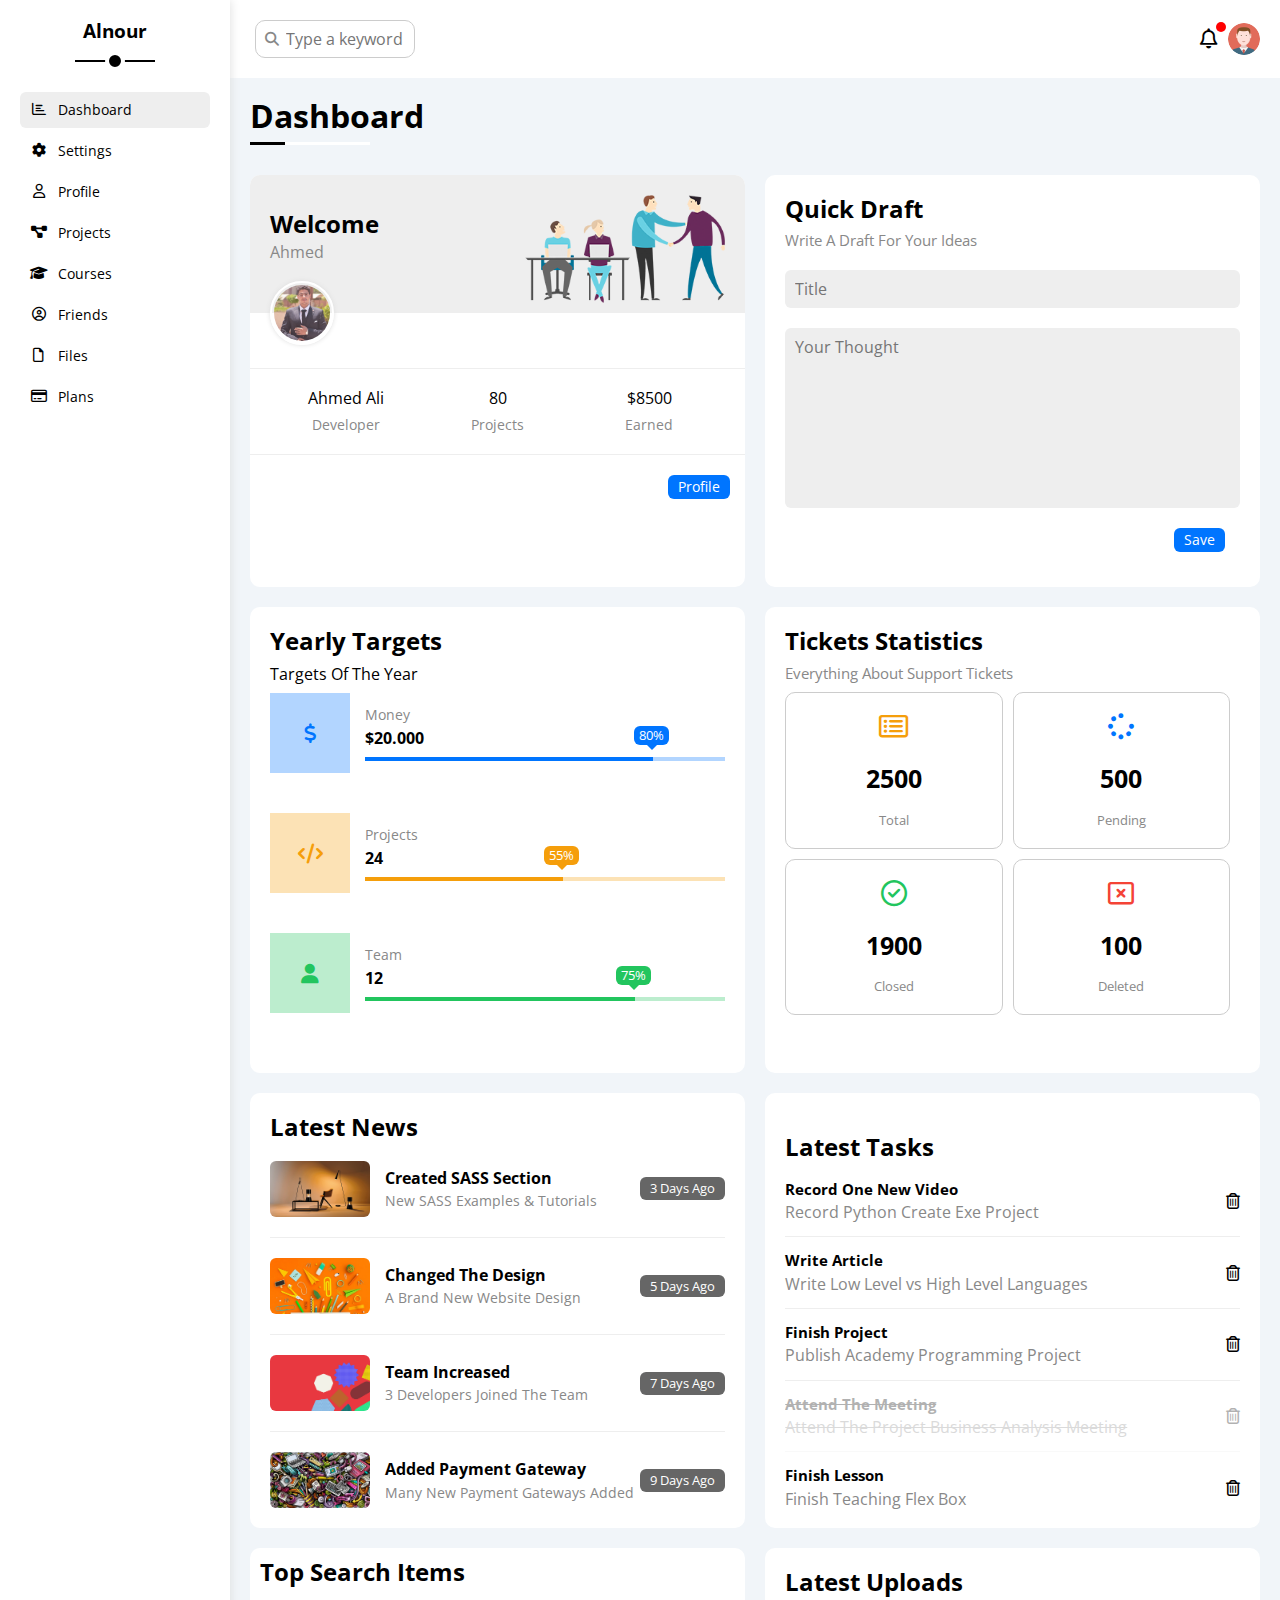
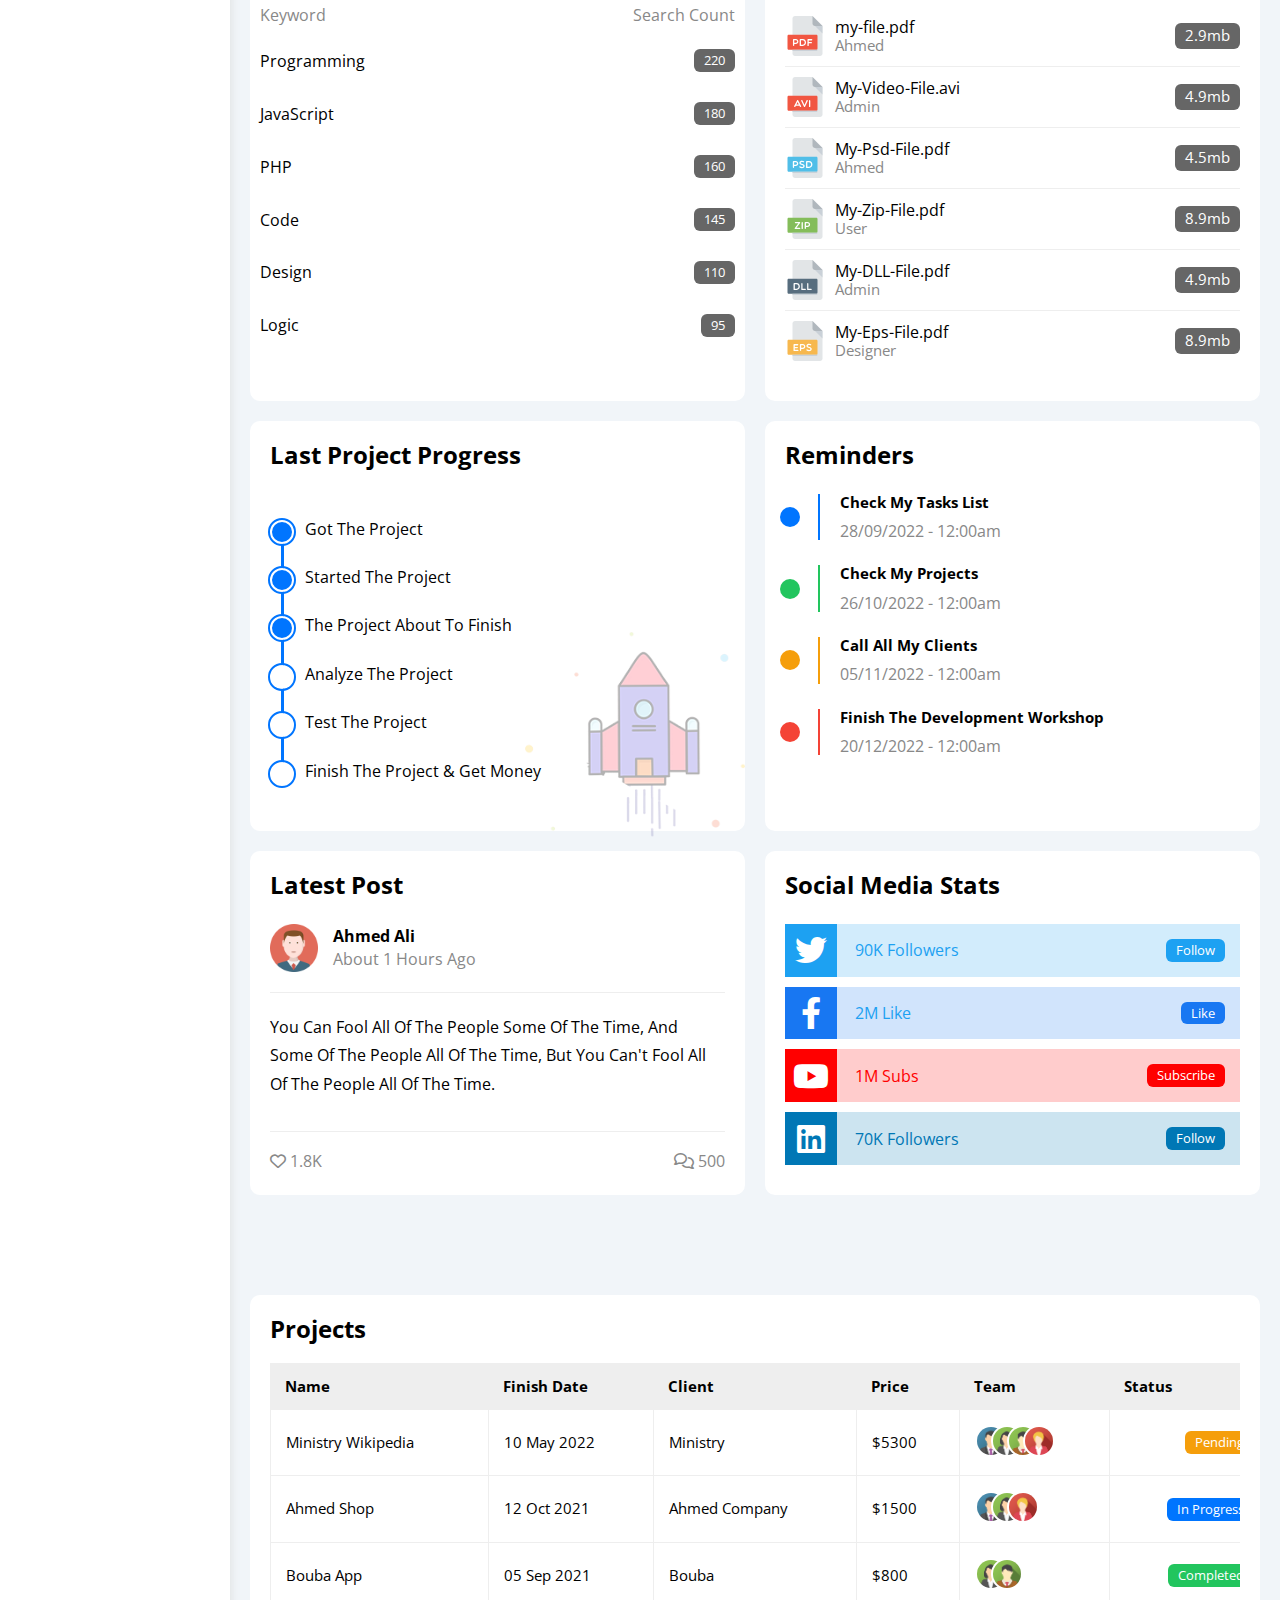
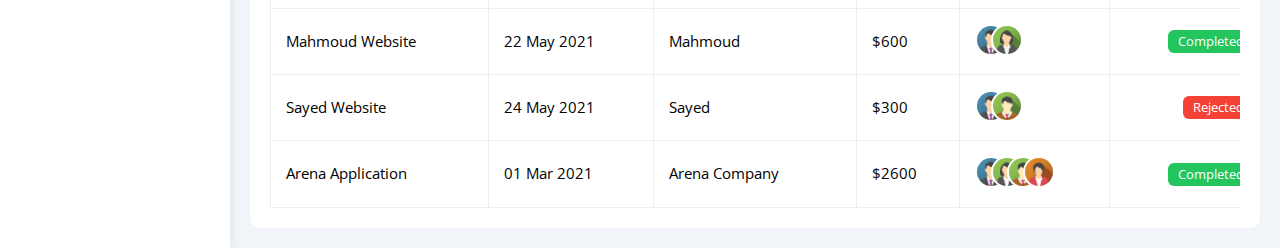
==== index.html @ 627844aa "Upoading Project's fills" ====
<!DOCTYPE html>
<html lang="en">
  <head>
    <meta charset="UTF-8" />
    <meta http-equiv="X-UA-Compatible" content="IE=edge" />
    <meta name="viewport" content="width=device-width, initial-scale=1.0" />
    <title>Dashboard</title>
    <!-- Render All Elements Normally -->
    <link rel="stylesheet" href="css/normalize.css" />
    <!-- Font Awesome Library -->
    <link rel="stylesheet" href="css/all.min.css" />
    <!-- My Framework -->
    <link rel="stylesheet" href="css/framework.css" />
    <!-- Main Tempalet CSS File -->
    <link rel="stylesheet" href="css/main.css" />
    <!-- Google Fonts -->
    <link rel="preconnect" href="https://fonts.googleapis.com" />
    <link rel="preconnect" href="https://fonts.gstatic.com" crossorigin />
    <link
      href="https://fonts.googleapis.com/css2?family=Open+Sans:wght@400;700&display=swap"
      rel="stylesheet"
    />
  </head>
  <body>
    <div class="page">
      <div class="sidebar">
        <h3 class="">Alnour</h3>
        <ul>
          <li>
            <a class="active" href="index.html">
              <i class="fa-regular fa-chart-bar fa-fw"></i>
              <span>Dashboard</span>
            </a>
          </li>
          <li>
            <a class="" href="settings.html">
              <i class="fa-solid fa-gear fa-fw"></i>
              <span>Settings</span>
            </a>
          </li>
          <li>
            <a class="" href="profile.html">
              <i class="fa-regular fa-user fa-fw"></i>
              <span>Profile</span>
            </a>
          </li>
          <li>
            <a class="" href="projects.html">
              <i class="fa-solid fa-diagram-project fa-fw"></i>
              <span>Projects</span>
            </a>
          </li>
          <li>
            <a class="" href="courses.html">
              <i class="fa-solid fa-graduation-cap fa-fw"></i>
              <span>Courses</span>
            </a>
          </li>
          <li>
            <a class="" href="friends.html">
              <i class="fa-regular fa-circle-user fa-fw"></i>
              <span>Friends</span>
            </a>
          </li>
          <li>
            <a class="" href="files.html">
              <i class="fa-regular fa-file fa-fw"></i>
              <span>Files</span>
            </a>
          </li>
          <li>
            <a class="" href="plans.html">
              <i class="fa-regular fa-credit-card fa-fw"></i>
              <span>Plans</span>
            </a>
          </li>
        </ul>
      </div>
      <!-- ///////////////////////// -->
      <div class="content">
        <div class="head between-flex">
          <div class="search">
            <i class="fa-solid fa-magnifying-glass"></i>
            <input type="text" placeholder="Type a keyword" />
          </div>
          <div class="icons center-flex">
            <span> <i class="fa-regular fa-bell fa-lg"></i></span>
            <img src="imgs/avatar.png" alt="" />
          </div>
        </div>
        <h1 class="main-h1">
          Dashboard
        </h1>
        <div class="wrapper">
          <div class="welcome txt-c-mobile block-mobile">
            <div class="intro between-flex">
              <div>
                <h2>Welcome</h2>
                <p>Ahmed</p>
              </div>
              <img class="hide-mobile" src="imgs/welcome.png" alt="" />
            </div>
            <img src="imgs/profileme.jpg" alt="" class="avatar" />
            <div class="body block-mobile">
              <div>Ahmed Ali <span>Developer</span></div>
              <div>80 <span>Projects</span></div>
              <div>$8500 <span>Earned</span></div>
            </div>
            <a href="profile.html" class="visit btn-shape">Profile</a>
          </div>
          <!-- Draft  -->
          <div class="quick-draft">
            <h2>Quick Draft</h2>
            <p>Write A Draft For Your Ideas</p>
            <form>
              <input type="text" placeholder="Title" />
              <textarea placeholder="Your Thought"></textarea>
              <input class="save btn-shape" type="submit" value="Save" />
            </form>
          </div>
          <!-- Start Targets  -->
          <div class="targets">
            <h2>Yearly Targets</h2>
            <p>Targets Of The Year</p>
            <div class="target-row blue center-flex">
              <div class="icon center-flex">
                <i class="fa-solid fa-dollar-sign fa-lg c-blue"></i>
              </div>
              <div class="details">
                <span>Money</span>
                <span>$20.000</span>
                <div class="progress">
                  <span class="bg-blue blue" style="width: 80%;">
                    <span class="bg-blue">80%</span>
                  </span>
                </div>
              </div>
            </div>
            <div class="target-row center-flex orange">
              <div class="icon center-flex">
                <i class="fa-solid fa-code fa-lg c-orange"></i>
              </div>
              <div class="details">
                <span>Projects</span>
                <span>24</span>
                <div class="progress">
                  <span class="bg-orange orange" style="width: 55%;">
                    <span class="bg-orange">55%</span>
                  </span>
                </div>
              </div>
            </div>
            <div class="target-row center-flex green">
              <div class="icon center-flex">
                <i class="fa-solid fa-user fa-lg c-green"></i>
              </div>
              <div class="details">
                <span>Team</span>
                <span>12</span>
                <div class="progress">
                  <span class="bg-green green" style="width: 75%;">
                    <span class="bg-green">75%</span>
                  </span>
                </div>
              </div>
            </div>
          </div>
          <!-- End Targets Widget -->

          <!-- Start Tickets -->
          <div class="tickets">
            <h2>Tickets Statistics</h2>
            <p>Everything About Support Tickets</p>
            <div>
              <div class="box">
                <i class="fa-regular fa-rectangle-list fa-2x c-orange"></i>
                <span>2500</span>
                Total
              </div>
              <div class="box">
                <i class="fa-solid fa-spinner fa-2x c-blue"></i>
                <span>500</span>
                Pending
              </div>
              <div class="box">
                <i class="fa-regular fa-circle-check fa-2x c-green"></i>
                <span>1900</span>
                Closed
              </div>
              <div class="box">
                <i class="fa-regular fa-rectangle-xmark fa-2x c-red"></i>
                <span>100</span>
                Deleted
              </div>
            </div>
          </div>
          <!-- End Tickets -->

          <!-- Start Latest -->
          <div class="latest-news txt-c-mobile">
            <h2>Latest News</h2>
            <div class="news-row center-flex">
              <img src="imgs/news-01.png" alt="" />
              <div class="info">
                <h3>Created SASS Section</h3>
                <p>New SASS Examples & Tutorials</p>
              </div>
              <div class="btn-shape label">3 Days Ago</div>
            </div>
            <div class="news-row center-flex">
              <img src="imgs/news-02.png" alt="" />
              <div class="info">
                <h3>Changed The Design</h3>
                <p>A Brand New Website Design</p>
              </div>
              <div class="btn-shape label">5 Days Ago</div>
            </div>
            <div class="news-row center-flex">
              <img src="imgs/news-03.png" alt="" />
              <div class="info">
                <h3>Team Increased</h3>
                <p>3 Developers Joined The Team</p>
              </div>
              <div class="btn-shape label">7 Days Ago</div>
            </div>
            <div class="news-row center-flex">
              <img src="imgs/news-04.png" alt="" />
              <div class="info">
                <h3>Added Payment Gateway</h3>
                <p>Many New Payment Gateways Added</p>
              </div>
              <div class="btn-shape label">9 Days Ago</div>
            </div>
          </div>
          <!-- End Latest -->

          <!-- Start Tasks Widget -->
          <div class="tasks">
            <h2>Latest Tasks</h2>
            <div class="task-row between-flex">
              <div class="info">
                <h3>Record One New Video</h3>
                <p>Record Python Create Exe Project</p>
              </div>
              <i class="fa-regular fa-trash-can delete"></i>
            </div>
            <div class="task-row between-flex">
              <div class="info">
                <h3>Write Article</h3>
                <p>Write Low Level vs High Level Languages</p>
              </div>
              <i class="fa-regular fa-trash-can delete"></i>
            </div>
            <div class="task-row between-flex">
              <div class="info">
                <h3>Finish Project</h3>
                <p>Publish Academy Programming Project</p>
              </div>
              <i class="fa-regular fa-trash-can delete"></i>
            </div>
            <div class="task-row between-flex done">
              <div class="info">
                <h3>Attend The Meeting</h3>
                <p>Attend The Project Business Analysis Meeting</p>
              </div>
              <i class="fa-regular fa-trash-can delete"></i>
            </div>
            <div class="task-row between-flex">
              <div class="info">
                <h3>Finish Lesson</h3>
                <p>Finish Teaching Flex Box</p>
              </div>
              <i class="fa-regular fa-trash-can delete"></i>
            </div>
          </div>
          <!-- End Tasks -->

          <!-- Start Search -->
          <div class="search-items">
            <h2>Top Search Items</h2>
            <div class="items-head between-flex">
              <div>Keyword</div>
              <div>Search Count</div>
            </div>
            <div class="items between-flex">
              <span>Programming</span>
              <span class="btn-shape">220</span>
            </div>
            <div class="items between-flex">
              <span>JavaScript</span>
              <span class="btn-shape">180</span>
            </div>
            <div class="items between-flex">
              <span>PHP</span>
              <span class="btn-shape">160</span>
            </div>
            <div class="items between-flex">
              <span>Code</span>
              <span class="btn-shape">145</span>
            </div>
            <div class="items between-flex">
              <span>Design</span>
              <span class="btn-shape">110</span>
            </div>
            <div class="items between-flex">
              <span>Logic</span>
              <span class="btn-shape">95</span>
            </div>
          </div>
          <!-- End Search -->

          <!-- Start Latest Uploads -->
          <div class="latest-uploads">
            <h2>Latest Uploads</h2>
            <ul>
              <li class="between-flex">
                <div>
                  <img src="imgs/pdf.svg" alt="" />
                  <div>
                    <span>my-file.pdf</span>
                    <span>Ahmed</span>
                  </div>
                </div>
                <div class="btn-shape">2.9mb</div>
              </li>
              <li class="between-flex">
                <div>
                  <img src="imgs/avi.svg" alt="" />
                  <div>
                    <span>My-Video-File.avi</span>
                    <span>Admin</span>
                  </div>
                </div>
                <div class="btn-shape">4.9mb</div>
              </li>
              <li class="between-flex">
                <div>
                  <img src="imgs/psd.svg" alt="" />
                  <div>
                    <span>My-Psd-File.pdf</span>
                    <span>Ahmed</span>
                  </div>
                </div>
                <div class="btn-shape">4.5mb</div>
              </li>
              <li class="between-flex">
                <div>
                  <img src="imgs/zip.svg" alt="" />
                  <div>
                    <span>My-Zip-File.pdf</span>
                    <span>User</span>
                  </div>
                </div>
                <div class="btn-shape">8.9mb</div>
              </li>
              <li class="between-flex">
                <div>
                  <img src="imgs/dll.svg" alt="" />
                  <div>
                    <span>My-DLL-File.pdf</span>
                    <span>Admin</span>
                  </div>
                </div>
                <div class="btn-shape">4.9mb</div>
              </li>
              <li class="between-flex">
                <div>
                  <img src="imgs/eps.svg" alt="" />
                  <div>
                    <span>My-Eps-File.pdf</span>
                    <span>Designer</span>
                  </div>
                </div>
                <div class="btn-shape">8.9mb</div>
              </li>
            </ul>
          </div>
          <!-- End Latest Uploads -->

          <!-- Start Last Project  -->
          <div class="last-project">
            <h2>Last Project Progress</h2>
            <div class="between-flex">
              <ul>
                <li class="done">Got The Project</li>
                <li class="done">Started The Project</li>
                <li class="done">The Project About To Finish</li>
                <li class="current">Analyze The Project</li>
                <li class="current">Test The Project</li>
                <li class="">Finish The Project & Get Money</li>
              </ul>
              <img class="hide-mobile" src="imgs/project.png" alt="" />
            </div>
          </div>
          <!-- End Last Project  -->

          <!-- Start Reminders -->
          <div class="reminders">
            <h2>Reminders</h2>
            <div class="blue">
              <h3>Check My Tasks List</h3>
              <p>28/09/2022 - 12:00am</p>
            </div>
            <div class="green">
              <h3>Check My Projects</h3>
              <p>26/10/2022 - 12:00am</p>
            </div>
            <div class="orange">
              <h3>Call All My Clients</h3>
              <p>05/11/2022 - 12:00am</p>
            </div>
            <div class="red">
              <h3>Finish The Development Workshop</h3>
              <p>20/12/2022 - 12:00am</p>
            </div>
          </div>
          <!-- End Reminders -->

          <!-- Start Latest Post  -->
          <div class="latest-post">
            <h2>Latest Post</h2>
            <div class="top">
              <img class="avatar" src="imgs/avatar.png" alt="" />
              <div class="info">
                <span>Ahmed Ali</span>
                <span>About 1 Hours Ago</span>
              </div>
            </div>
            <div class="post-content txt-c-mobile">
              You can fool all of the people some of the time, and some of the
              people all of the time, but you can't fool all of the people all
              of the time.
            </div>
            <div class="post-stats between-flex">
              <div>
                <i class="fa-regular fa-heart"></i>
                <span>1.8K</span>
              </div>
              <div>
                <i class="fa-regular fa-comments"></i>
                <span>500</span>
              </div>
            </div>
          </div>
          <!-- End Latest Post  -->

          <!-- Start Social -->
          <div class="social-media">
            <h2>Social Media Stats</h2>
            <div class="box twitter between-flex">
              <i class="fa-brands fa-twitter fa-2x center-flex"></i>
              <span>90K Followers</span>
              <a class="btn-shape" href="#">Follow</a>
            </div>
            <div class="box facebook between-flex">
              <i class="fa-brands fa-facebook-f fa-2x center-flex"></i>
              <span>2M Like</span>
              <a class="btn-shape" href="#">Like</a>
            </div>
            <div class="box youtube between-flex">
              <i class="fa-brands fa-youtube fa-2x center-flex"></i>
              <span>1M Subs</span>
              <a class="btn-shape" href="#">Subscribe</a>
            </div>
            <div class="box linkedin between-flex">
              <i class="fa-brands fa-linkedin fa-2x center-flex"></i>
              <span>70K Followers</span>
              <a class="btn-shape" href="#">Follow</a>
            </div>
          </div>
        </div>
        <!-- End Social -->

        <!-- Start Projects Table -->
        <div class="projects">
          <h2>Projects</h2>
          <div class="responsive-table">
            <table>
              <thead>
                <tr>
                  <td>Name</td>
                  <td>Finish Date</td>
                  <td>Client</td>
                  <td>Price</td>
                  <td>Team</td>
                  <td>Status</td>
                </tr>
              </thead>
              <tbody>
                <tr>
                  <td>Ministry Wikipedia</td>
                  <td>10 May 2022</td>
                  <td>Ministry</td>
                  <td>$5300</td>
                  <td>
                    <img src="imgs/team-01.png" alt="" />
                    <img src="imgs/team-02.png" alt="" />
                    <img src="imgs/team-03.png" alt="" />
                    <img src="imgs/team-05.png" alt="" />
                  </td>
                  <td>
                    <span class="label btn-shape bg-orange">Pending</span>
                  </td>
                </tr>
                <tr>
                  <td>Ahmed Shop</td>
                  <td>12 Oct 2021</td>
                  <td>Ahmed Company</td>
                  <td>$1500</td>
                  <td>
                    <img src="imgs/team-01.png" alt="" />
                    <img src="imgs/team-02.png" alt="" />
                    <img src="imgs/team-05.png" alt="" />
                  </td>
                  <td>
                    <span class="label btn-shape bg-blue">In Progress</span>
                  </td>
                </tr>
                <tr>
                  <td>Bouba App</td>
                  <td>05 Sep 2021</td>
                  <td>Bouba</td>
                  <td>$800</td>
                  <td>
                    <img src="imgs/team-02.png" alt="" />
                    <img src="imgs/team-03.png" alt="" />
                  </td>
                  <td>
                    <span class="label btn-shape bg-green">Completed</span>
                  </td>
                </tr>
                <tr>
                  <td>Mahmoud Website</td>
                  <td>22 May 2021</td>
                  <td>Mahmoud</td>
                  <td>$600</td>
                  <td>
                    <img src="imgs/team-01.png" alt="" />
                    <img src="imgs/team-02.png" alt="" />
                  </td>
                  <td>
                    <span class="label btn-shape bg-green">Completed</span>
                  </td>
                </tr>
                <tr>
                  <td>Sayed Website</td>
                  <td>24 May 2021</td>
                  <td>Sayed</td>
                  <td>$300</td>
                  <td>
                    <img src="imgs/team-01.png" alt="" />
                    <img src="imgs/team-03.png" alt="" />
                  </td>
                  <td>
                    <span class="label btn-shape bg-red">Rejected</span>
                  </td>
                </tr>
                <tr>
                  <td>Arena Application</td>
                  <td>01 Mar 2021</td>
                  <td>Arena Company</td>
                  <td>$2600</td>
                  <td>
                    <img src="imgs/team-01.png" alt="" />
                    <img src="imgs/team-02.png" alt="" />
                    <img src="imgs/team-03.png" alt="" />
                    <img src="imgs/team-04.png" alt="" />
                  </td>
                  <td>
                    <span class="label btn-shape bg-green">Completed</span>
                  </td>
                </tr>
              </tbody>
            </table>
          </div>
        </div>
        <!-- End Projects Table -->
      </div>
    </div>
  </body>
</html>
---- css/main.css ----
:root {
  --blue-color: #0075ff;
  --blue-alt-color: #0d69d5;
  --orange-color: #f59e0b;
  --green-color: #22c55e;
  --red-color: #f44336;
  --grey-color: #888;
}

* {
  box-sizing: border-box;
}

body {
  font-family: "Open Sans", sans-serif;
  margin: 0;
}

ul {
  list-style: none;
  padding: 0;
}

a {
  text-decoration: none;
}

*:focus {
  outline: none;
}

::-webkit-scrollbar {
  width: 15px;
}
::-webkit-scrollbar-track {
  background-color: white;
}
::-webkit-scrollbar-thumb {
  background-color: var(--blue-color);
}
::-webkit-scrollbar-thumb:hover {
  background-color: var(--blue-alt-color);
}
::-webkit-scrollbar {
  width: 15px;
}

/* Components */
.between-flex {
  display: flex;
  justify-content: space-between;
  align-items: center;
}
.center-flex {
  display: flex;
  justify-content: center;
  align-items: center;
}

.main-h1 {
  margin: 20px 20px 40px;
  position: relative;
}
.main-h1::after,
.main-h1::before {
  content: "";
  position: absolute;
  height: 3px;
  bottom: -10px;
  left: 0;
}

.main-h1::before {
  background-color: white;
  width: 120px;
}
.main-h1::after {
  background: black;
  width: 35px;
}

.btn-shape {
  display: block;
  font-size: 14px;
  background-color: var(--blue-color);
  color: white;
  border: none;
  width: fit-content;
  margin-left: auto;
  transition: 0.3s;
  cursor: pointer;
  padding: 4px 10px;
  border-radius: 6px;
}

@media (max-width: 767px) {
  .block-mobile {
    display: block;
  }
  .hide-mobile {
    display: none;
  }
  .txt-c-mobile {
    text-align: center;
  }
}

.c-orange {
  color: var(--orange-color);
}
.c-blue {
  color: var(--blue-color);
}
.c-green {
  color: var(--green-color);
}
.c-red {
  color: var(--red-color);
}

.bg-orange {
  background-color: var(--orange-color);
}
.bg-blue {
  background-color: var(--blue-color);
}
.bg-green {
  background-color: var(--green-color);
}
.bg-red {
  background-color: var(--red-color);
}

.active {
  background-color: #eee;
}
/* Components */
.page {
  display: flex;
  min-height: 100vh;
  background-color: #f1f5f9;
}

.sidebar {
  background-color: white;
  padding: 20px;
  position: relative;
  width: 250px;
  box-shadow: 0 0 10px #ddd;
}
.sidebar > h3 {
  position: relative;
  margin-top: 0;
  text-align: center;
  margin-bottom: 50px;
}

.sidebar > h3::after,
.sidebar > h3::before {
  content: "";
  position: absolute;
  background-color: black;
  left: 50%;
  transform: translateX(-50%);
}
.sidebar > h3::after {
  width: 80px;
  height: 2px;
  bottom: -20px;
}
.sidebar > h3::before {
  width: 12px;
  height: 12px;
  border-radius: 50%;
  border: 4px solid white;
  bottom: -29px;
  z-index: 55;
}

.sidebar ul a {
  display: flex;
  padding: 10px;
  text-align: center;
  font-size: 14px;
  color: black;
  border-radius: 6px;
  transition: 0.3s;
  margin-bottom: 5px;
}
.sidebar ul a:hover,
.sidebar ul a:active {
  background-color: #f6f6f6;
}
.sidebar ul span {
  font-size: 14px;
  margin-left: 10px;
}

@media (max-width: 767px) {
  .sidebar {
    width: 58px;
    padding: 10px;
  }
  .sidebar > h3::after,
  .sidebar > h3::before {
    display: none;
  }
  .sidebar h3 {
    font-size: 13px;
    margin-bottom: 15px;
  }
  .sidebar ul a span {
    display: none;
  }
}

.content {
  flex-grow: 1;
  overflow: hidden;
}

.content .head {
  padding: 20px;
  background-color: white;
}
.content .head .search {
  position: relative;
}
.content .head .search i {
  font-weight: 900;
  position: absolute;
  font-size: 14px;
  color: var(--grey-color);
  top: 50%;
  left: 15px;
  transform: translateY(-50%);
}
.content .head .search input {
  border-radius: 10px;
  border: 1px solid #ccc;
  padding-left: 30px;
  margin-left: 5px;
  transition: width 0.3s;
  width: 160px;
  height: 38px;
}
.content .head .search input:focus {
  width: 200px;
}
.content .head .search input:focus::placeholder {
  opacity: 0;
}
.content .head .icons {
  gap: 10px;
}
.content .head .icons span {
  cursor: pointer;
}
.content .head .icons span::before {
  content: "";
  width: 10px;
  position: absolute;
  height: 10px;
  border-radius: 50%;
  background-color: red;
  right: 54px;
  top: 22px;
}
.content .head .icons span:hover {
  color: red;
}
.content .head .icons img {
  width: 32px;
  height: 32px;
  border-radius: 50%;
  transition: 0.5s;
  cursor: pointer;
}
.content .head .icons img:hover {
  transform: rotate(360deg);
}

.wrapper {
  display: grid;
  grid-template-columns: repeat(auto-fill, minmax(450px, 1fr));
  gap: 20px;
  margin-right: 20px;
  margin-left: 20px;

  margin-bottom: 100px;
}
.wrapper .welcome {
  background-color: white;
}
@media (max-width: 767px) {
  .wrapper {
    display: grid;
    grid-template-columns: minmax(200px, 1fr);
    gap: 10px;
    margin-left: 10px;
    margin-right: 10px;
  }
}

/* .welcome */
.welcome {
  overflow: hidden;
  border-radius: 10px;
}
.welcome .intro {
  background-color: #eee;
  padding: 20px;
}
.welcome .intro img {
  width: 200px;
  margin-bottom: -10px;
}
.welcome .intro h2 {
  margin: 0;
}
.welcome .intro p {
  color: var(--grey-color);
  margin-top: 5px;
}
.welcome .avatar {
  width: 64px;
  height: 64px;
  border: 2px solid white;
  border-radius: 50%;
  padding: 2px;
  box-shadow: 0 0 5px #ddd;
  margin-left: 20px;
  margin-top: -32px;
}
.welcome .body {
  border-top: 1px solid #eee;
  border-bottom: 1px solid #eee;
  text-align: center;
  display: flex;
  padding: 20px;
  margin-top: 20px;
  margin-bottom: 20px;
}
.welcome .body > div {
  flex: 1;
}
.welcome .body > div span {
  display: block;
  color: var(--grey-color);
  font-size: 14px;
  margin-top: 10px;
}
.welcome .visit {
  margin: 0 15px 15px auto;
  transition: 0.3s;
  display: block;
  font-size: 14px;
  background-color: var(--blue-color);
  color: white;
  width: fit-content;
}
.welcome .visit:hover {
  background-color: var(--blue-alt-color);
}
@media (max-width: 767px) {
  .welcome .intro {
    padding-bottom: 30px;
  }
  .welcome .avatar {
    margin-left: 0;
  }
  .welcome .body > div:not(:last-child) {
    margin-bottom: 20px;
  }
}

/* Start  Draft  */
.quick-draft {
  padding: 20px;
  background-color: white;
  border-radius: 10px;
}
.quick-draft h2 {
  margin-top: 0;
  margin-bottom: 10px;
}
.quick-draft p {
  margin-top: 0;
  margin-bottom: 20px;
  color: var(--grey-color);
  font-size: 15px;
}
.quick-draft input,
.quick-draft textarea {
  display: block;
  margin-bottom: 20px;
  width: 100%;
  padding: 10px;
  background-color: #eee;
  border-radius: 6px;
  border: none;
}
.quick-draft textarea {
  resize: none;
  min-height: 180px;
}
.quick-draft .save {
  margin: 0 15px 15px auto;
  transition: 0.3s;
  display: block;
  font-size: 14px;
  background-color: var(--blue-color);
  color: white;
  width: fit-content;
  padding: 4px 10px;
}
.quick-draft .save:hover {
  background-color: var(--blue-alt-color);
}
/* End Draft  */

/* Start Targets */
.targets {
  padding: 20px;
  background-color: white;
  border-radius: 10px;
}
.targets p,
.targets h2 {
  margin-top: 0;
  margin-bottom: 10px;
}
.target-row {
  margin-bottom: 20px;
}
.target-row p {
  color: var(--grey-color);
  font-size: 15px;
}
.target-row > div {
  margin-bottom: 20px;
}
.targets .target-row .icon {
  width: 80px;
  height: 80px;
  margin-right: 15px;
}
.targets .details {
  flex: 1;
}
.targets .details span:first-child {
  font-size: 14px;
  color: var(--grey-color);
}
.targets .details span:nth-child(2) {
  display: block;
  margin-top: 5px;
  margin-bottom: 10px;
  font-weight: bold;
}
.targets .details .progress {
  position: relative;
  height: 4px;
}
.targets .details .progress > span {
  position: absolute;
  left: 0;
  top: 0;
  height: 100%;
}
.targets .details .progress > span span {
  position: absolute;
  bottom: 16px;
  right: -16px;
  color: white;
  padding: 2px 5px;
  border-radius: 6px;
  font-size: 13px;
}
.targets .details .progress > span span::after {
  content: "";
  border-color: transparent;
  border-width: 5px;
  border-style: solid;
  position: absolute;
  bottom: -10px;
  left: 50%;
  transform: translateX(-50%);
}
.targets .details .progress > .blue span::after {
  border-top-color: var(--blue-color);
}
.targets .details .progress > .orange span::after {
  border-top-color: var(--orange-color);
}
.targets .details .progress > .green span::after {
  border-top-color: var(--green-color);
}

.blue .icon,
.blue .progress {
  background-color: rgb(0 117 255 / 30%);
}
.orange .icon,
.orange .progress {
  background-color: rgb(245 158 11 / 30%);
}
.green .icon,
.green .progress {
  background-color: rgb(34 197 94 / 30%);
}
/* End Targets */

/* Start Tickets */
.tickets {
  padding: 20px;
  background-color: white;
  border-radius: 10px;
}
.tickets p,
.tickets h2 {
  margin-top: 0;
  margin-bottom: 10px;
}
.tickets p {
  font-size: 15px;
  color: var(--grey-color);
  font-size: 15px;
}
.tickets > div {
  display: flex;
  flex-wrap: wrap;
  gap: 10px;
  text-align: center;
}
.tickets > div .box {
  border: 1px solid #ccc;
  width: calc(50% - 10px);
  padding: 20px;
  border-radius: 10px;
  font-size: 13px;
  color: var(--grey-color);
}
.tickets .box i {
  margin-bottom: 10px;
}
.tickets .box span {
  display: block;
  color: black;
  font-weight: bold;
  font-size: 25px;
  margin-bottom: 5px;
  padding: 15px;
}

@media (max-width: 767px) {
  .tickets .box {
    width: 100%;
  }
}
/* End Tickets */

/* Start Latest News */
.latest-news {
  padding: 20px;
  background-color: white;
  border-radius: 10px;
}
.latest-news h2 {
  margin-top: 0;
  margin-bottom: 20px;
}
.latest-news .news-row:not(:last-of-type) {
  margin-bottom: 20px;
  padding-bottom: 20px;
  border-bottom: 1px solid #eee;
}
.latest-news .news-row img {
  width: 100px;
  border-radius: 6px;
  margin-right: 15px;
}
.latest-news .info {
  flex-grow: 1;
}
.latest-news .info h3 {
  margin: 0 0 6px;
  font-size: 16px;
}
.latest-news .info p {
  font-size: 14px;
  margin: 0;
  color: var(--grey-color);
}
.latest-news .label {
  background-color: #666;
  font-size: 13px;
}

@media (max-width: 767px) {
  .latest-news .news-row {
    display: block;
  }
  .latest-news .news-row .label {
    margin: 10px auto;
    width: fit-content;
  }
}
/* End Latest News */

/* Start Tasks */
.tasks {
  padding: 20px;
  background-color: white;
  border-radius: 10px;
}
.tasks h2 {
  margin-top: 20px;
  margin-bottom: 20px;
}
.tasks .task-row:not(:last-of-type) {
  margin-bottom: 15px;
  padding-bottom: 15px;
  border-bottom: 1px solid #eee;
}
.tasks .info {
  flex-grow: 1;
}
.tasks .info h3 {
  margin-top: 0;
  margin-bottom: 5px;
  font-size: 15px;
}
.tasks .info p {
  margin: 0;
  color: var(--grey-color);
}
.tasks .done {
  opacity: 0.3;
}
.tasks .done h3,
.tasks .done p {
  text-decoration: line-through;
}
.tasks .delete {
  cursor: pointer;
  transition: 0.3s;
}
.tasks .delete:hover {
  color: var(--red-color);
}
/* End Tasks */

/* Start search  */
.search-items {
  padding: 10px;
  background-color: white;
  border-radius: 10px;
}
.search-items h2 {
  margin-top: 0;
  margin-bottom: 20px;
}
.search-items .items-head {
  color: var(--grey-color);
  margin-bottom: 10px;
}
.search-items .items {
  padding-top: 15px;
  padding-bottom: 15px;
}
.search-items .items span:last-child {
  background-color: #666;
  font-size: 13px;
}
/* End search  */

/* Start Latest Uploads */
.latest-uploads {
  padding: 20px;
  background-color: white;
  border-radius: 10px;
}
.latest-uploads h2 {
  margin-top: 0;
  margin-bottom: 20px;
}
.latest-uploads ul {
  margin: 0;
}
.latest-uploads li {
  padding-bottom: 10px;
  margin-bottom: 10px;
}
.latest-uploads li div:first-child {
  display: flex;
  align-items: center;
}
.latest-uploads li img {
  margin-right: 10px;
}
.latest-uploads li div:first-child div span:first-child {
  display: block;
}
.latest-uploads li div:first-child div span:last-child {
  font-size: 15px;
  color: var(--grey-color);
}
.latest-uploads li .btn-shape {
  background-color: #666;
  font-size: 15px;
}
.latest-uploads ul li:not(:last-child) {
  border-bottom: 1px solid #eee;
}
.latest-uploads ul li img {
  width: 40px;
  height: 40px;
}
/* End Latest Uploads */

/* Srart Last Project */
.last-project {
  padding: 20px;
  background-color: white;
  border-radius: 10px;
  position: relative;
}
.last-project h2 {
  margin-top: 0;
  margin-bottom: 20px;
}
.last-project ul {
  position: relative;
}
.last-project ul li {
  padding: 15px;
  margin-left: 20px;
  transition: 0.3s;
}
.last-project ul::before {
  content: "";
  width: 3px;
  height: 85%;
  background-color: var(--blue-color);
  position: absolute;
  left: 11px;
  bottom: 10px;
}
.last-project ul li::after {
  content: "";
  width: 20px;
  height: 20px;
  border-radius: 50%;
  background-color: white;
  position: absolute;
  left: 0;
  border: 2px solid white;
  outline: 2px solid var(--blue-color);
}
.last-project li.done::after {
  /* li.done::after 
        this a VIP and very diffcult and strange for me 
        to controle in a name class with psudo element   
        Notick there is no spaces
    */
  background-color: var(--blue-color);
}
.last-project li.current::after {
  animation: change-color 0.8s infinite;
}
.last-project li:hover::after {
  background-color: var(--blue-alt-color);
}
.last-project img {
  opacity: 0.3;
  position: absolute;
  bottom: -10px;
  right: 0;
  width: 220px;
}
/* End Last Project */

/* Start Reminders */
.reminders {
  padding: 20px;
  background-color: white;
  border-radius: 10px;
}
.reminders h2 {
  margin-top: 0;
  margin-bottom: 20px;
}
.reminders div {
  position: relative;
  margin: 25px;
  padding-left: 30px;
}
.reminders div::after {
  content: "";
  width: 20px;
  height: 20px;
  background-color: var(--blue-color);
  position: absolute;
  border-radius: 50%;
  left: -30px;
  top: 50%;
  transform: translateY(-50%);
}
.reminders div::before {
  content: "";
  width: 2px;
  height: 100%;
  background-color: var(--blue-color);
  position: absolute;
  left: 8px;
}
.reminders div.blue::after,
.reminders div.blue::before {
  background-color: var(--blue-color);
}
.reminders div.green::after,
.reminders div.green::before {
  background-color: var(--green-color);
}
.reminders div.orange::after,
.reminders div.orange::before {
  background-color: var(--orange-color);
}
.reminders div.red::after,
.reminders div.red::before {
  background-color: var(--red-color);
}
.reminders div h3 {
  margin-bottom: -5px;
  font-size: 15px;
}
.reminders div p {
  color: var(--grey-color);
}
/* End Reminders */

/* Start Latest Post */
.latest-post {
  /* p-20 bg-white rad-10 p-relative */
  padding: 20px;
  background-color: white;
  border-radius: 10px;
  position: relative;
}
.latest-post h2 {
  margin-top: 0;
  margin-bottom: 25px;
}
.latest-post .top {
  display: flex;
  align-items: center;
}
.latest-post .top img {
  margin-right: 15px;
}
.latest-post .info span:first-child {
  display: block;
  margin-bottom: 5px;
  font-weight: bold;
}
.latest-post .info span:last-child {
  color: var(--grey-color);
}
.latest-post .post-content {
  padding-top: 20px;
  padding-bottom: 20px;
  margin-top: 20px;
  margin-bottom: 20px;
}
.latest-post .post-stats {
  color: var(--grey-color);
}
.latest-post .avatar {
  width: 48px;
  height: 48px;
}
.latest-post .post-content {
  text-transform: capitalize;
  line-height: 1.8;
  border-top: 1px solid #eee;
  border-bottom: 1px solid #eee;
  min-height: 140px;
}
/* End Latest Post */

/* Start Social */
.social-media {
  padding: 20px;
  background-color: white;
  border-radius: 10px;
  position: relative;
}
.social-media h2 {
  margin-top: 0;
  margin-bottom: 25px;
}
.social-media .box {
  padding: 15px;
  position: relative;
  margin-bottom: 10px;
  padding-left: 70px;
}
.social-media .box i {
  color: white;
  height: 100%;
  position: absolute;
  left: 0;
  top: 0;
  width: 52px;
  transition: 0.3s;
}
.social-media .box a {
  font-size: 13px;
  color: white;
}
.social-media .box i:hover {
  transform: rotate(5deg);
}
.social-media .twitter {
  background-color: rgb(29 161 242 / 20%);
  color: #1da1f2;
}
.social-media .twitter i,
.social-media .twitter a {
  background-color: #1da1f2;
}
.social-media .facebook {
  background-color: rgb(24 119 242 / 20%);
  color: #1da1f2;
}
.social-media .facebook i,
.social-media .facebook a {
  background-color: #1877f2;
}
.social-media .youtube {
  background-color: rgb(255 0 0 / 20%);
  color: #ff0000;
}
.social-media .youtube i,
.social-media .youtube a {
  background-color: #ff0000;
}
.social-media .linkedin {
  background-color: rgb(0 119 181 / 20%);
  color: #0077b5;
}
.social-media .linkedin i,
.social-media .linkedin a {
  background-color: #0077b5;
}
/* End Social Media */

/* Start Projects Table */
.projects {
  padding: 20px;
  background-color: white;
  border-radius: 10px;
  margin: 20px;
}
.projects h2 {
  margin-top: 0;
  margin-bottom: 20px;
}
.projects .responsive-table {
  overflow-x: auto;
}
.projects table {
  font-size: 15px;
  width: 100%;
  min-width: 1000px;
  border-spacing: 0;
}
.progress table td span {
  color: white;
}
.projects thead td {
  background-color: #eee;
  font-weight: bold;
}
.projects table td {
  padding: 15px;
}
.projects tbody td {
  border-bottom: 1px solid #eee;
  border-left: 1px solid #eee;
  transition: 0.3s;
}
.projects table tbody tr td:last-child {
  border-right: 1px solid #eee;
}
.projects tbody tr:hover td {
  background-color: #faf7f7;
}
.projects table img {
  width: 32px;
  height: 32px;
  border-radius: 50%;
  padding: 2px;
  background-color: white;
}
.projects table img:not(:first-child) {
  margin-left: -20px;
}
.projects table .label {
  font-size: 13px;
}
/* End Projects Table */

/* Start All Settings */
.toggle-checkbox {
  -webkit-appearance: none;
  appearance: none;
  display: block;
}
.toggle-switch {
  width: 78px;
  height: 32px;
  background-color: #ccc;
  border-radius: 16px;
  position: relative;
  cursor: pointer;
  transition: 0.3s;
}
.toggle-switch::before {
  font-family: "Font Awesome 6 Free";
  content: "\f00d";
  font-weight: 900;
  width: 24px;
  height: 24px;
  border-radius: 50%;
  background-color: white;
  position: absolute;
  top: 50%;
  transform: translateY(-50%);
  left: 5px;
  font-size: 20px;
  display: flex;
  align-items: center;
  justify-content: center;
  color: #aaa;
}
.toggle-checkbox:checked + .toggle-switch {
  background-color: var(--blue-color);
}
.toggle-checkbox:checked + .toggle-switch::before {
  content: "\f00c";
  left: 50px;
  color: var(--blue-color);
}

/* Start Settings  */
.settings-page .wrapper {
  display: grid;
  grid-template-columns: repeat(auto-fill, minmax(450px, 1fr));
  gap: 20px;
}

.settings-page .control {
  background-color: white;
  padding: 20px;
  border-radius: 10px;
}
.settings-page .control h2 {
  margin-top: 0;
  margin-bottom: 20px;
}
.settings-page .control p {
  color: var(--grey-color);
}
.settings-page .control .toggle-control {
  margin-bottom: 20px;
}
.settings-page .control textarea {
  width: 100%;
  height: 200px;
  padding: 20px;
  border-radius: 4px;
  border: 1px solid #ccc;
  resize: none;
}
@media (max-width: 767px) {
  .settings-page .wrapper {
    grid-template-columns: minmax(200px, 1fr);
  }
  .settings-page .control {
    padding: 10px;
    margin: 10px;
  }
  .settings-page .toggle-control {
    flex-direction: column;
    align-items: flex-start;
  }
  .settings-page .control textarea {
    height: 100px;
  }
}

/* Start General Info */
.settings-page .general-info {
  background-color: white;
  padding: 20px;
  border-radius: 10px;
}
.settings-page .general-info p,
.settings-page .general-info h2 {
  margin-top: 0;
  margin-bottom: 20px;
}
.settings-page .general-info p {
  color: var(--grey-color);
  font-size: 15px;
}
.settings-page .general-info div {
  margin-bottom: 15px;
}
.settings-page .general-info label {
  font-size: 14px;
  color: var(--grey-color);
  display: block;
  margin-bottom: 10px;
}
.settings-page .general-info input {
  border: none;
  border: 1px solid #ccc;
  padding: 10px;
  border-radius: 6px;
  width: 100%;
}
.settings-page .general-info .email {
  display: inline-flex;
  width: calc(100% - 80px);
}
.settings-page .general-info input:last-child {
  margin-right: 10px;
}
.settings-page .general-info a {
  color: var(--blue-color);
  margin-left: 10px;
}
.settings-page :disabled {
  cursor: no-drop;
  background-color: #f0f4f8;
  color: #bbb;
}
/* End general-info */

/* Start settings-page */
.settings-page .security-info {
  padding: 20px;
  background-color: white;
  border-radius: 10px;
}
.settings-page .security-info h2 {
  margin-top: 0;
  margin-bottom: 10px;
}
.settings-page .security-info p {
  margin-top: 0;
  margin-bottom: 20px;
  color: var(--grey-color);
  font-size: 15px;
}
.settings-page .sec-box {
  padding-bottom: 15px;
  margin: 20px 0;
}
.settings-page .sec-box:last-child {
  margin-bottom: 0;
}
.settings-page .security-info .sec-box:not(3) {
  margin-bottom: 15px;
}
.settings-page .security-info .sec-box p {
  color: var(--grey-color);
  margin-top: 5px;
  margin-bottom: 0;
  font-size: 13px;
}
.settings-page .security-info .sec-box:first-child a {
  background-color: var(--blue-color);
  color: white;
  font-size: 16px;
}
.settings-page .security-info .sec-box .devices {
  background-color: #eee;
  color: black;
  font-size: 16px;
}
.settings-page .close-message {
  border: 1px solid #ccc;
  resize: none;
  min-height: 150px;
}

.settings-page .sec-box:not(:last-of-type) {
  border-bottom: 1px solid #eee;
}
.settings-page .sec-box .button {
  transition: 0.3s;
  font-size: 16px;
}
.settings-page .sec-box .button:hover {
  background-color: var(--blue-alt-color);
}
/* End General Info */

/* Start Social Info Settings  */
.settings-page .social-boxes {
  padding: 20px;
  background-color: white;
  border-radius: 10px;
}
.settings-page .social-boxes h2 {
  margin-top: 0;
  margin-bottom: 10px;
}
.settings-page .social-boxes p {
  margin-top: 0;
  margin-bottom: 20px;
  color: var(--grey-color);
  font-size: 15px;
}
.settings-page .social-boxes > div {
  display: flex;
  align-items: center;
  margin-bottom: 15px;
}
.settings-page .social-boxes div:last-child {
  margin-bottom: 0;
}
.settings-page .social-boxes i {
  width: 40px;
  height: 40px;
  background-color: #f6f6f6;
  border: 1px solid #ddd;
  border-right: none;
  border-radius: 6px 0 0 6px;
  transition: 0.3s;
  color: var(--grey-color);
}
.settings-page .social-boxes input {
  height: 40px;
  background-color: #f6f6f6;
  border: 1px solid #ddd;
  padding-left: 10px;
  border-radius: 0 6px 6px 0;
  width: 100%;
}
.settings-page .social-boxes > div:focus-within i {
  color: black;
}
/* End Social Info Settings  */

/* Start Widgets Control */
.widgets-control {
  padding: 20px;
  background-color: white;
  border-radius: 10px;
}
.widgets-control h2 {
  margin-top: 0;
  margin-bottom: 10px;
}
.widgets-control p {
  margin-top: 0;
  margin-bottom: 20px;
  color: var(--grey-color);
  font-size: 15px;
}
.widgets-control .control {
  margin-bottom: 15px;
  display: flex;
  align-items: center;
  padding: 0;
}
.widgets-control .control input[type="checkbox"] {
  -webkit-appearance: none;
  appearance: none;
}
.widgets-control .control label {
  padding-left: 30px;
  cursor: pointer;
  position: relative;
}
.widgets-control .control label::before,
.widgets-control .control label::after {
  position: absolute;
  left: 0;
  top: 50%;
  margin-top: -9px;
  border-radius: 4px;
}
.widgets-control .control label::before {
  content: "";
  width: 14px;
  height: 14px;
  border: 2px solid var(--grey-color);
}
.widgets-control .control label:hover::before {
  border-color: var(--blue-alt-color);
}
.widgets-control .control label::after {
  font-family: "Font Awesome 6 Free";
  content: "\f00c";
  font-weight: 900;
  background-color: var(--blue-color);
  color: white;
  font-size: 12px;
  width: 18px;
  height: 18px;
  display: flex;
  justify-content: center;
  align-items: center;
  transform: scale(0) rotate(360deg);
  transition: 0.3s;
}
.widgets-control .control input[type="checkbox"]:checked + label::after {
  transform: scale(1);
}
/* End Widgets Control */

/* End Backup Control */
.backup-control {
  padding: 20px;
  background-color: white;
  border-radius: 10px;
}
.backup-control h2 {
  margin-top: 0;
  margin-bottom: 10px;
}
.backup-control p {
  margin-top: 0;
  margin-bottom: 20px;
  color: var(--grey-color);
  font-size: 15px;
}
.backup-control .date {
  display: flex;
  align-items: center;
  margin-bottom: 15px;
}
.backup-control input[type="radio"] {
  -webkit-appearance: none;
  appearance: none;
}
.backup-control .date label {
  padding-left: 30px;
  cursor: pointer;
  position: relative;
}
.backup-control .date label::before {
  content: "";
  position: absolute;
  top: 50%;
  left: 0;
  margin-top: -11px;
  width: 18px;
  height: 18px;
  border: 2px solid var(--grey-color);
  border-radius: 50%;
}
.backup-control .date label::after {
  content: "";
  position: absolute;
  left: 4px;
  top: 3px;
  width: 12px;
  height: 12px;
  background: var(--blue-color);
  border-radius: 50%;
  transition: 0.3s;
  transform: scale(0);
}
.backup-control .date input[type="radio"]:checked + label::before {
  border-color: var(--blue-color);
}
.backup-control .date input[type="radio"]:checked + label::after {
  transform: scale(1);
}
.backup-control .servers {
  border-top: 1px solid #eee;
  padding-top: 20px;
  display: flex;
  align-items: center;
  text-align: center;
}
@media (max-width: 767px) {
  .backup-control .servers {
    flex-wrap: wrap;
  }
}
.backup-control .servers .server {
  border: 2px solid #eee;
  position: relative;
  width: 100%;
  margin-bottom: 15px;
  border-radius: 10px;
}
.backup-control .servers .server label {
  cursor: pointer;
  display: block;
  margin: 15px;
}
.backup-control .servers .server label i {
  display: block;
  margin-bottom: 10px;
}
.backup-control .servers input[type="radio"]:checked + .server {
  border-color: var(--blue-color);
  color: var(--blue-color);
}
/* End Backup Control */
/* End All Settings */

/* Start Profile Page */
.profile-page {
  margin: 20px;
}
.overview {
  background-color: white;
  border-radius: 10px;
  display: flex;
  align-items: center;
}
@media (max-width: 767px) {
  .profile-page .overview {
    flex-direction: column;
  }
}
.profile-page .avatar-box {
  width: 300px;
  text-align: center;
  padding: 20px;
}
@media (min-width: 768px) {
  .profile-page .avatar-box {
    border-right: 1px solid #eee;
  }
}
.profile-page .avatar-box > img {
  width: 120px;
  height: 120px;
  border-radius: 50%;
  margin-bottom: 10px;
}
.profile-page .avatar-box h3 {
  margin: 0;
}
.profile-page .avatar-box p {
  margin-top: 10px;
  color: var(--grey-color);
}
.profile-page .avatar-box .level {
  height: 6px;
  overflow: hidden;
  margin: auto;
  width: 70%;
  position: relative;
  border-radius: 6px;
  background-color: #eee;
}
.profile-page .rating {
  margin: 10px 0;
}
.profile-page .rating + p {
  color: var(--grey-color);
  font-size: 13px;
  margin: 0;
}
.profile-page .avatar-box .level span {
  position: absolute;
  left: 0;
  top: 0;
  height: 100%;
  background-color: var(--blue-color);
  border-radius: 6px;
}
.profile-page .info-box {
  width: 100%;
}
@media (max-width: 991px) {
  .profile-page .info-box {
    width: auto;
  }
}
.profile-page .info-box .box {
  flex-wrap: wrap;
  border-bottom: 1px solid #eee;
  transition: 0.3s;
  padding: 20px;
  display: flex;
  align-items: center;
}
.profile-page .info-box .box h4 {
  color: var(--grey-color);
  font-size: 15px;
  margin: 0;
  width: 100%;
}
.profile-page .info-box .box > div {
  font-size: 14px;
}
.profile-page .info-box .box > div > span {
  color: var(--grey-color);
}
.profile-page .info-box .box:hover {
  background-color: #f9f9f9;
}
.profile-page .info-box .box > div {
  min-width: 250px;
  padding: 10px 0 0;
}
.profile-page .info-box h4 {
  font-weight: normal;
}
.profile-page .info-box .toggle-switch {
  height: 20px;
}
@media (max-width: 767px) {
  .profile-page .info-box .toggle-switch {
    margin: auto;
  }
}
.profile-page .info-box .toggle-switch::before {
  width: 12px;
  height: 12px;
  font-size: 8px;
}
.profile-page .info-box .toggle-checkbox:checked + .toggle-switch::before {
  left: 62px;
}
/* Start Skills */
.profile-page .works {
  margin: 30px 0;
  display: flex;
  gap: 15px;
}
.profile-page .works h2 {
  margin-top: 0;
  margin-bottom: 10px;
}
.profile-page .works p {
  color: var(--grey-color);
  margin-bottom: 25px;
  font-size: 15px;
}
.profile-page .works .skills {
  width: 30%;
  padding: 20px;
  background-color: white;
  border-radius: 10px;
}
.profile-page .works .skills .box {
  display: flex;
  align-items: center;
  gap: 20px;
  padding: 15px 0;
  border-bottom: 1px solid #ccc;
  flex-wrap: wrap;
}
.profile-page .works .skills .box:last-child {
  border-bottom: 0;
}
.profile-page .works .skills .box span {
  background-color: #ccc;
  padding: 8px 10px;
  border-radius: 6px;
  color: white;
  cursor: pointer;
  transition: 0.3s;
}
.profile-page .works .skills .box span:hover {
  background-color: var(--blue-color);
}
.profile-page .works .activities {
  padding: 20px;
  background-color: white;
  border-radius: 10px;
  flex: 1;
}

.profile-page .works .activities .box {
  display: flex;
  align-items: center;
  gap: 20px;
  border-bottom: 1px solid #ccc;
  padding: 0 0 10px;
}
.profile-page .works .activities .box:last-child {
  border-bottom: none;
}
.profile-page .works .activities .box img {
  width: 64px;
  height: 64px;
  border-radius: 50%;
  transition: 0.5s;
  cursor: pointer;
}
.profile-page .works .activities .box img:hover {
  transform: rotate(360deg) scale(1.15);
}
.profile-page .works .activities .box .info {
  flex: 1;
}
.profile-page .works .activities .box .info h4 {
  margin: 5px 0;
}
.profile-page .works .activities .box .info p {
  margin: 10px 0;
}
.profile-page .works .activities .date span {
  color: var(--grey-color);
  font-size: 14px;
  font-weight: normal;
  padding: 10px 0;
  display: block;
}
/* @media (min-width: 640px) and (max-width: 767px) */
@media (max-width: 992px) {
  .profile-page .works {
    flex-direction: column;
  }
  .profile-page .works .skills {
    width: 100%;
  }
  .profile-page .works .activities .box {
    gap: 10px;
    padding-top: 20px;
  }
}
@media (max-width: 767px) and (max-width: 992px) {
  .profile-page .works {
    flex-direction: column;
  }
  .profile-page .works .skills {
    width: 100%;
  }
  .profile-page .works .activities .box {
    flex-direction: column;
    gap: 10px;
    text-align: center;
    padding-top: 20px;
  }
  .profile-page .works .activities .date {
    text-align: center;
  }
}
/* End Skills */
/* End Profile */

/* Strat Projects */
.projects-page {
  display: grid;
  grid-template-columns: repeat(auto-fill, minmax(500px, 1fr));
  margin-right: 20px;
}
.projects-page .boxs {
  background-color: white;
  padding: 20px;
  margin-left: 20px;
  margin-bottom: 20px;
  border-radius: 10px;
  position: relative;
}
.projects-page .boxs h4 {
  margin-top: 0;
  margin-bottom: 10px;
  font-weight: normal;
}
.projects-page .boxs p {
  font-size: 14px;
}
.projects-page .boxs > span {
  position: absolute;
  color: var(--grey-color);
  top: 20px;
  right: 15px;
  font-size: 13px;
}
.projects-page .imgs {
  margin: 20px 0;
  padding: 20px 0 0;
}
.projects-page .imgs img {
  width: 40px;
  height: 40px;
  border-radius: 50%;
  padding: 2px;
  background-color: white;
  transition: 0.3s;
}
.projects-page .imgs img:not(:nth-of-type(1)) {
  margin-left: -20px;
}
.projects-page .imgs img:hover {
  transform: scale(1.2);
}
.projects-page .skills {
  padding: 30px 0;
  border-top: 1px solid #ccc;
  border-bottom: 1px solid #ccc;
  text-align: right;
}
.projects-page .skills span {
  background-color: #eee;
  padding: 8px 10px;
  border-radius: 6px;
  color: black;
  cursor: pointer;
  transition: 0.3s;
}
.projects-page .blue span:hover {
  background-color: var(--blue-color);
  color: white;
}
.projects-page .green span:hover {
  background-color: var(--green-color);
  color: white;
}
.projects-page .orange span:hover {
  background-color: var(--orange-color);
  color: white;
}
.projects-page .red span:hover {
  background-color: var(--red-color);
  color: white;
}
.projects-page .salary {
  display: flex;
  align-items: center;
  justify-content: space-between;
  padding: 20px 0 0;
}
.projects-page .salary div {
  width: 300px;
  height: 6px;
  background-color: #eee;
  border-radius: 6px;
  overflow: hidden;
}
.projects-page .salary div span {
  display: block;
  height: 6px;
}
.projects-page .salary span:last-child {
  font-size: 14px;
  color: var(--grey-color);
}
/* End Projects  */

/* Start Courses Page  */
.courses-page {
  display: grid;
  grid-template-columns: repeat(auto-fill, minmax(300px, 1fr));
  margin: 20px;
  gap: 20px;
}
@media (max-width: 767px) {
  .courses-page {
    grid-template-columns: minmax(200px, 1fr);
    margin-left: 10px;
    margin-right: 10px;
    gap: 10px;
  }
}
.courses-page .course {
  overflow: hidden;
  position: relative;
  border-radius: 6px;
  background-color: white;
}
.courses-page .course::before {
  content: "";
  position: absolute;
  width: 100%;
  height: 100%;
  background-color: #666;
  opacity: 0.3;
  left: -100%;
  transition: 0.3s;
}
.courses-page .course:hover::before {
  left: 0;
}
.courses-page .course .box {
  padding: 20px;
}
.courses-page .course .box h4 {
  margin: 0;
}
.courses-page .course .description {
  line-height: 1.6;
  color: var(--grey-color);
  margin-top: 15px;
  font-size: 14px;
}
.courses-page .course .cover {
  width: 100%;
}
.courses-page .course .instructor {
  position: absolute;
  width: 64px;
  height: 64px;
  border-radius: 50%;
  top: 20px;
  left: 20px;
  border: 2px solid white;
  transition: 0.4s;
  cursor: pointer;
}
.courses-page .course .instructor:hover {
  transform: rotate(360deg) scale(1.2);
}
.courses-page .course .info {
  position: relative;
  padding: 15px;
}
.courses-page .course .info span {
  color: var(--grey-color);
}
.courses-page .course .info .title {
  position: absolute;
  top: -13px;
  left: 50%;
  transform: translateX(-50%);
  font-size: 13px;
  color: white;
  background-color: var(--blue-color);
}
/* End courses-page  */
@media (max-width: 767px) {
  .projects-page {
    display: grid;
    grid-template-columns: minmax(200px, 1fr);
    margin-right: 10px;
  }
  .projects-page .boxs {
    margin-right: 10px;
  }

  .projects-page .skills {
    display: flex;
    flex-wrap: wrap;
    gap: 10px;
  }
  .projects-page .salary div {
    width: 150px;
  }
}
/* End Projects */

/* Strat Friends Page */
.friends-page {
  display: grid;
  margin: 20px;
  gap: 20px;
  grid-template-columns: repeat(auto-fill, minmax(300px, 1fr));
}
@media (max-width: 767px) {
  .friends-page {
    grid-template-columns: minmax(200px, 1fr);
    margin-left: 10px;
    margin-right: 10px;
    gap: 10px;
  }
}

.friends-page .friend {
  position: relative;
  background-color: white;
  border-radius: 6px;
  padding: 20px;
}
.friends-page .contact {
  position: absolute;
  left: 10px;
  top: 10px;
}
.friends-page .contact i {
  background-color: #eee;
  padding: 10px;
  border-radius: 50%;
  color: #666;
  font-size: 13px;
  cursor: pointer;
  transition: 0.3s;
}
.friends-page .contact i:hover {
  background-color: var(--blue-color);
  color: white;
}
.friends-page .friend .main {
  text-align: center;
}
.friends-page .friend .main img {
  border-radius: 50%;
  margin-top: 10px;
  margin-bottom: 10px;
  width: 100px;
  height: 100px;
}
.friends-page .friend .main h4 {
  margin: 0;
}
.friends-page .friend .main p {
  color: var(--grey-color);
  font-size: 13px;
  margin-top: 5px;
  margin-bottom: 0;
}
.friends-page .friend .icons {
  font-size: 14px;
  position: relative;
  border-top: 1px solid #eee;
  border-bottom: 1px solid #eee;
  margin-top: 15px;
  margin-bottom: 15px;
  padding-top: 15px;
  padding-bottom: 15px;
}
.friends-page .friend .icons div:not(:last-child) {
  margin-bottom: 10px;
}
.friends-page .friend .icons i {
  margin-right: 5px;
}
.friends-page .friend .icons .vip {
  position: absolute;
  right: 0;
  top: 50%;
  transform: translateY(-50%);
  font-size: 40px;
  opacity: 0.2;
  font-weight: bold;
}
.friends-page .friend .info {
  font-size: 13px;
}
.friends-page .friend .info span {
  color: var(--grey-color);
}
.friends-page .friend .info div {
  display: flex;
  gap: 5px;
}
.friends-page .friend .info .btn-shape {
  color: white;
}
/* Strat Friends Page */

/* Strat File Page */
.files-page {
  display: flex;
  margin: 20px;
  gap: 20px;
  flex-direction: row-reverse;
  align-items: flex-start;
}
@media (max-width: 767px) {
  .files-page {
    flex-direction: column;
    align-items: normal;
  }
}
.files-page .files-stats {
  min-width: 260px;
  padding: 20px;
  background-color: white;
  border-radius: 6px;
}
.files-page .files-stats h2 {
  margin-top: 0;
  margin-top: 15px;
}
.files-page .files-stats .box {
  display: flex;
  align-items: center;
  border: 1px solid #eee;
  padding: 10px;
  border-radius: 6px;
  margin-bottom: 15px;
  font-size: 13px;
}
.files-page .files-stats .box:last-child {
  margin-bottom: 0;
}
.files-page .files-stats .info .num-files {
  color: var(--grey-color);
  display: block;
  margin-top: 5px;
}
.files-page .files-stats .icon {
  width: 40px;
  height: 40px;
  margin-right: 10px;
}
.files-page .files-stats .size {
  margin-left: auto;
}
.files-page .files-stats .blue {
  background-color: rgb(0 117 255 / 20%);
}
.files-page .files-stats .green {
  background-color: rgb(34 197 94 / 20%);
}
.files-page .files-stats .red {
  background-color: rgb(244 67 54 / 20%);
}
.files-page .files-stats .orange {
  background-color: rgb(245 158 11 / 20%);
}
.files-page .files-stats .upload {
  margin: 15px auto 0;
  padding: 10px 15px;
  transition: 0.3s;
  color: white;
  font-size: 13px;
  border-radius: 6px;
  display: block;
  width: fit-content;
}
.files-page .files-stats .upload:hover {
  background-color: var(--blue-alt-color);
}
.files-page .files-stats .upload:hover i {
  animation: go-up 0.8s infinite;
}
.files-page .files-content {
  display: grid;
  grid-template-columns: repeat(auto-fill, minmax(200px, 1fr));
  gap: 20px;
  flex: 1;
}
.files-page .files-content img {
  width: 64px;
  height: 64px;
  transition: 0.3s;
}
.files-page .files-content .file {
  background-color: white;
  padding: 10px;
  border-radius: 10px;
  position: relative;
}
.files-page .files-content .file::before {
  content: "";
  position: absolute;
  background-color: #cccccc3b;
  width: 0;
  height: 0;
  left: 50%;
  top: 50%;
  transition: 0.3s;
}
.files-page .files-content .file:hover::before {
  width: 100%;
  height: 100%;
  left: 0;
  top: 0;
}
.files-page .files-content .file:hover img {
  transform: rotate(5deg);
}
.files-page .files-content .file i {
  color: var(--grey-color);
  position: absolute;
}
.files-page .files-content .file .icon {
  text-align: center;
}
.files-page .files-content .file .icon img {
  margin: 15px 0;
}
.files-page .files-content .file .type-file {
  text-align: center;
  font-size: 14px;
  margin-bottom: 10px;
}
.files-page .files-content .file p {
  color: var(--grey-color);
  font-size: 13px;
}
.files-page .files-content .info {
  border-top: 1px solid #eee;
  margin-top: 10px;
  padding-top: 10px;
  font-size: 13px;
  color: var(--grey-color);
}
/* End Files Page */

/* End plans-page */
.plans-page {
  display: grid;
  grid-template-columns: repeat(auto-fill, minmax(450px, 1fr));
  gap: 20px;
  margin: 20px;
}
@media (max-width: 767px) {
  .plans-page {
    grid-template-columns: minmax(250px, 1fr);
    margin-left: 10px;
    margin-right: 10px;
    gap: 10px;
  }
}
.plans-page .plan {
  background-color: white;
  padding: 20px;
}
.plans-page ul {
  list-style: none;
  padding: 0;
}
.plans-page .plan .top {
  border: 3px solid white;
  outline: 3px solid transparent;
  text-align: center;
  padding: 20px;
}
.plans-page .plan .top h2 {
  margin: 0;
  color: white;
}
.plans-page .plan .top div {
  color: white;
}
.plans-page .plan.green .top {
  outline-color: var(--green-color);
}
.plans-page .plan.blue .top {
  outline-color: var(--blue-color);
}
.plans-page .plan.orange .top {
  outline-color: var(--orange-color);
}
.plans-page .plan .price {
  position: relative;
  font-size: 40px;
  width: fit-content;
  margin: auto;
}
.plans-page .plan .price span {
  position: absolute;
  left: -20px;
  top: 0;
  font-size: 25px;
}
.plans-page .plan ul li {
  padding: 15px 0;
  display: flex;
  align-items: center;
  font-size: 15px;
  border-bottom: 1px solid #eee;
}
.plans-page .plan ul li .yes {
  color: var(--green-color);
}
.plans-page .plan ul li i:not(.yes, .help) {
  color: var(--red-color);
}
.plans-page .plan ul li i:first-child {
  font-size: 18px;
  margin-right: 5px;
}
.plans-page .plan ul li .help {
  color: var(--grey-color);
  margin-left: auto;
  cursor: pointer;
}
.plans-page .btn-shape {
  color: white;
  display: block;
  width: fit-content;
  margin: revert;
}
.plans-page p:last-child {
  color: var(--grey-color);
  margin: 0;
  text-align: center;
}
/* End Plans Page */
/* End plans-page */

/* Animations */
@keyframes change-color {
  from {
    background-color: var(--blue-color);
  }
  to {
    background-color: white;
  }
}

@keyframes go-up {
  0%,
  100% {
    transform: translateY(0);
  }
  50% {
    transform: translateY(-5px);
  }
}
/* Animations */
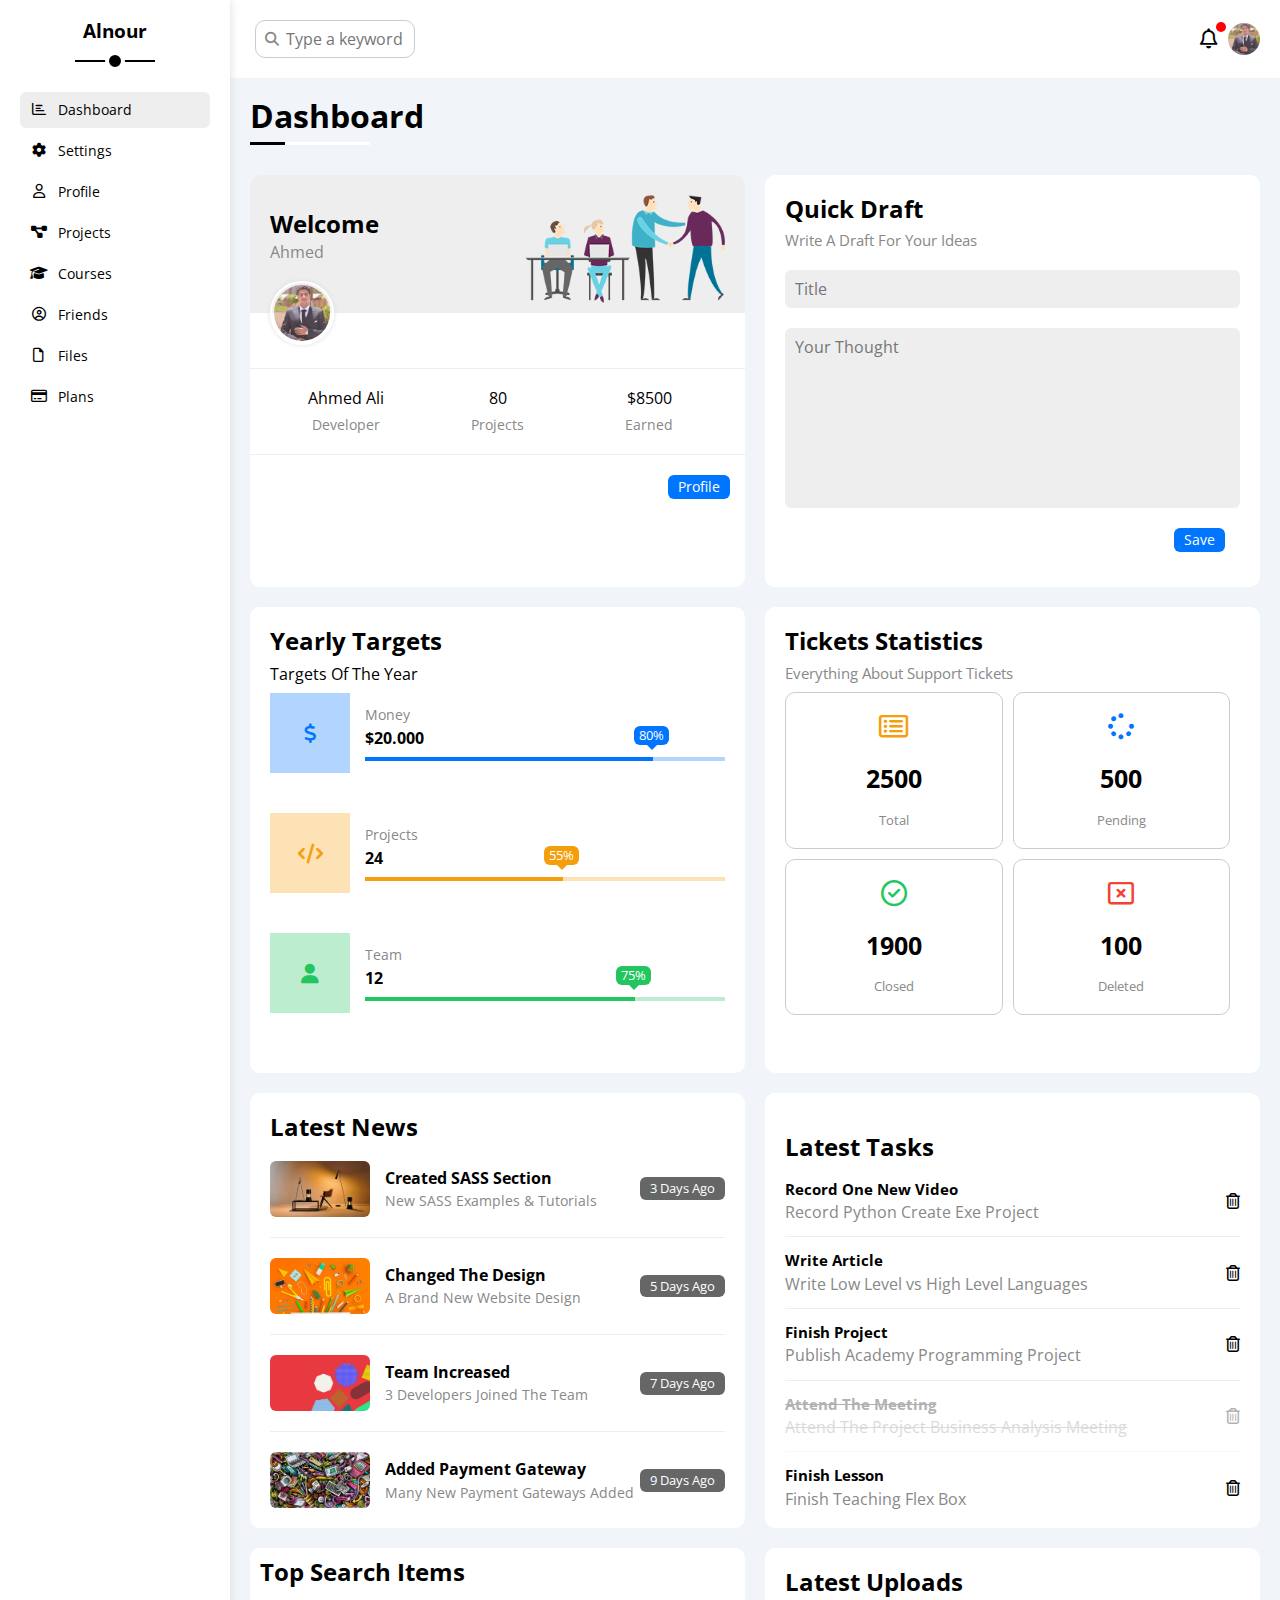
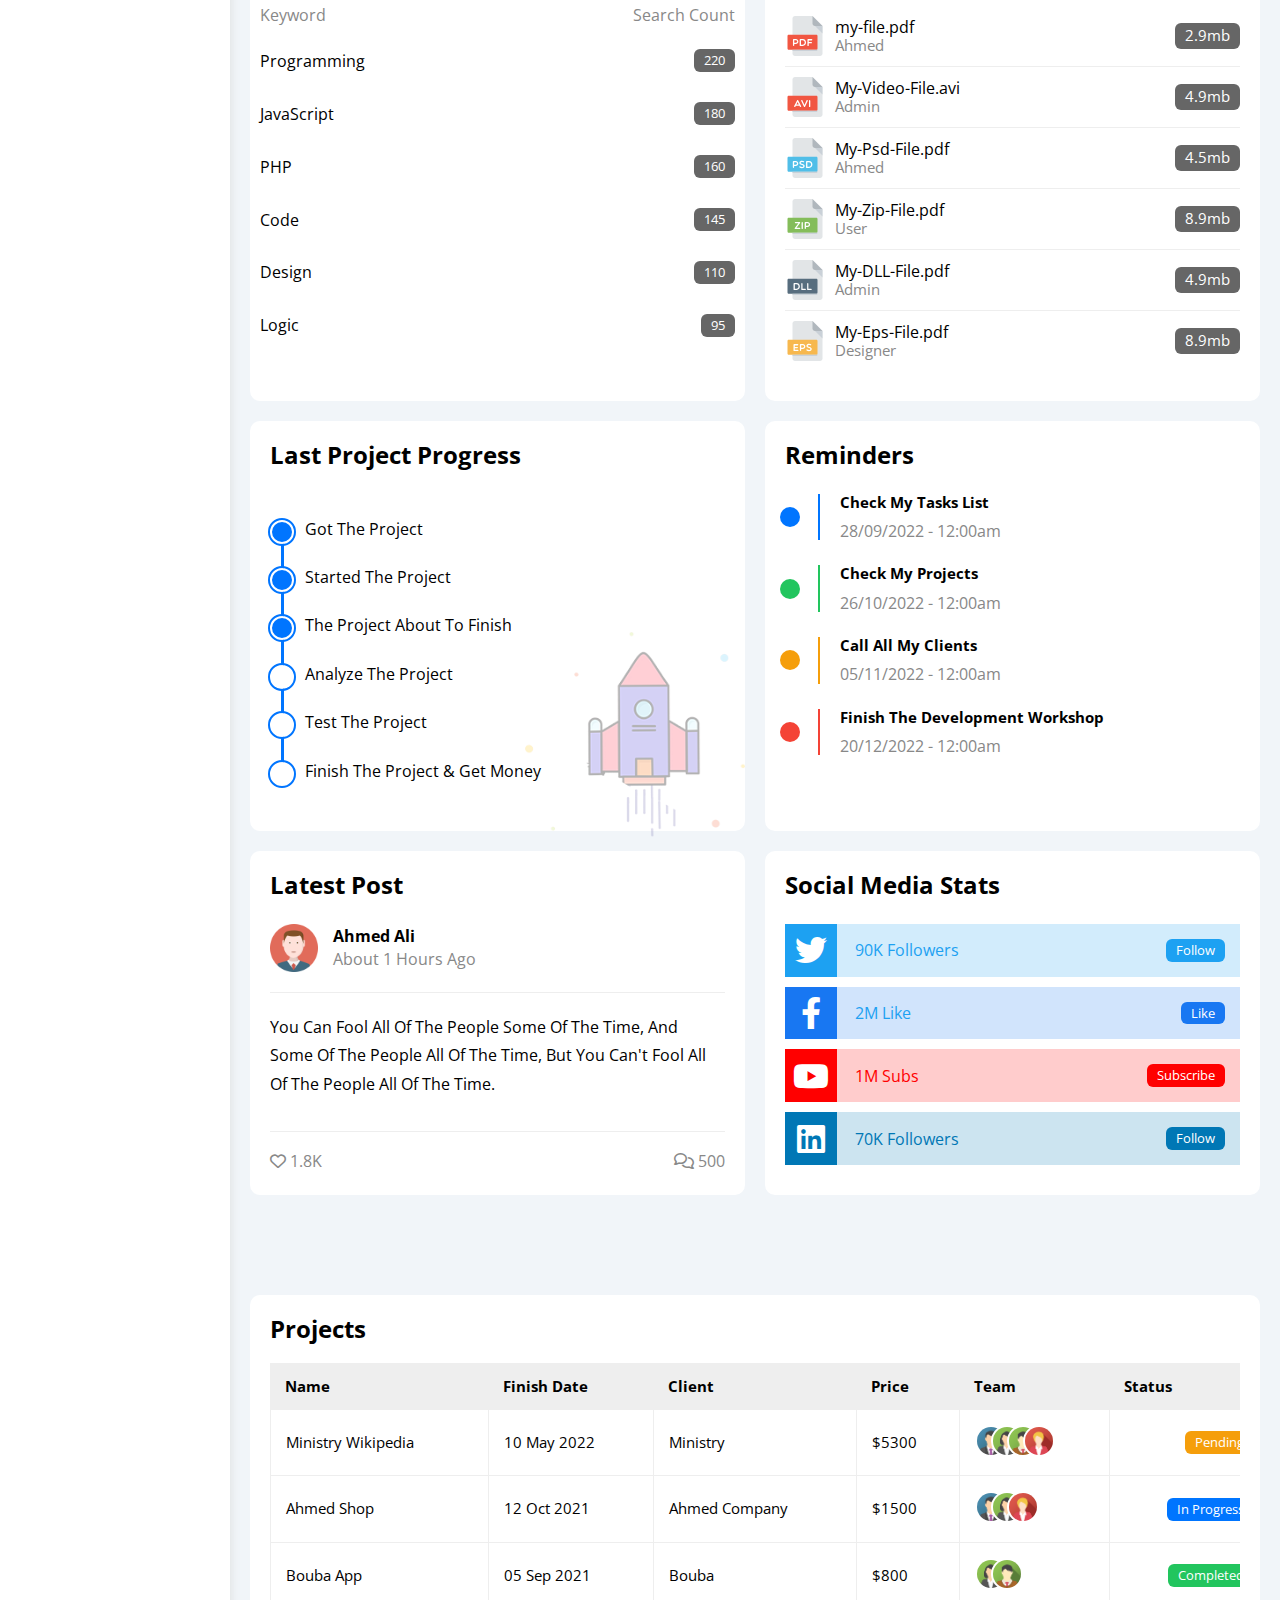
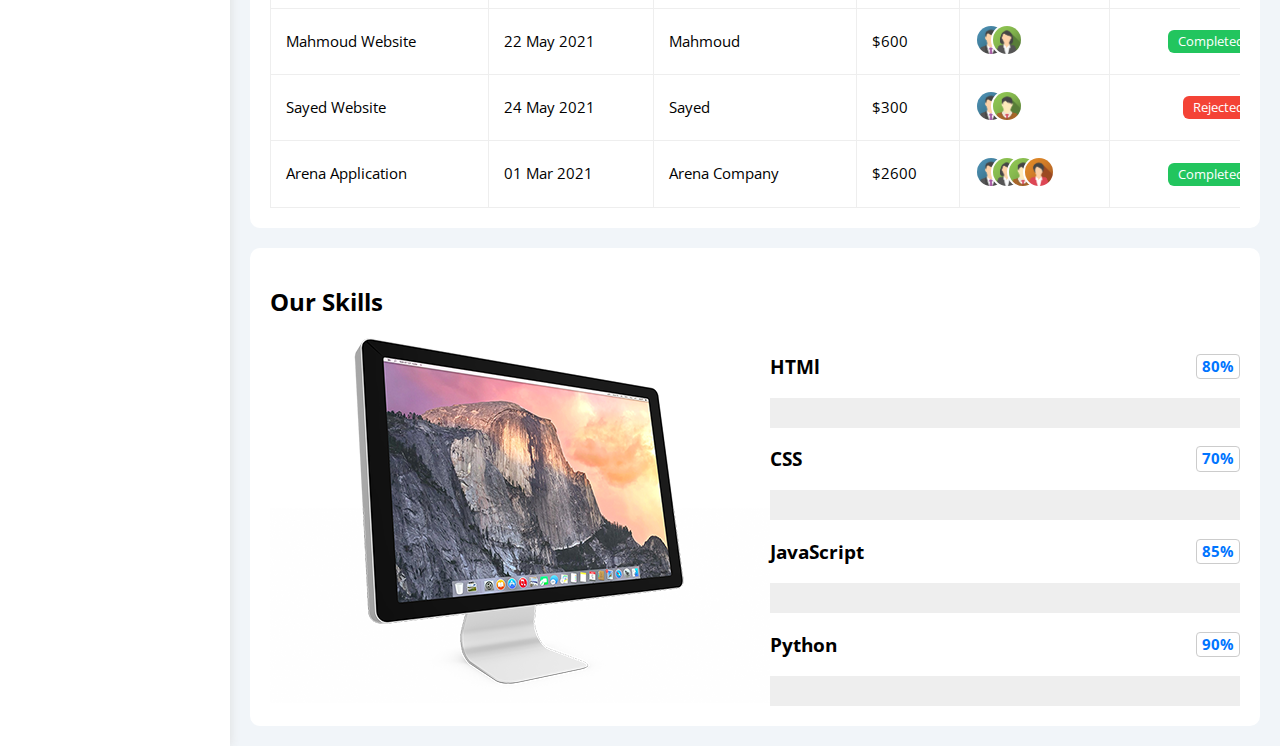
==== commit a7dec9bc: "Editing With Javascript code" ====
--- a/index.html
+++ b/index.html
@@ -85,7 +85,7 @@
           </div>
           <div class="icons center-flex">
             <span> <i class="fa-regular fa-bell fa-lg"></i></span>
-            <img src="imgs/avatar.png" alt="" />
+            <img src="imgs/profileme.jpg" alt="" />
           </div>
         </div>
         <h1 class="main-h1">
@@ -574,8 +574,41 @@
             </table>
           </div>
         </div>
+        <div class="our-skills" id="our-skills">
+          <h2>Our Skills</h2>
+          <div class="container">
+            <img src="imgs/skills.png" alt="" />
+            <div class="skills">
+              <div class="skill">
+                <h3>HTMl<span>80%</span></h3>
+                <div class="the-progress">
+                  <span style="width: 0;" data-width="80%"></span>
+                </div>
+              </div>
+              <div class="skill">
+                <h3>CSS<span>70%</span></h3>
+                <div class="the-progress">
+                  <span style="width: 0;" data-width="70%"></span>
+                </div>
+              </div>
+              <div class="skill">
+                <h3>JavaScript<span>85%</span></h3>
+                <div class="the-progress">
+                  <span style="width: 0;" data-width="85%"></span>
+                </div>
+              </div>
+              <div class="skill">
+                <h3>Python<span>90%</span></h3>
+                <div class="the-progress">
+                  <span style="width: 0;" data-width="90%"></span>
+                </div>
+              </div>
+            </div>
+          </div>
+        </div>
         <!-- End Projects Table -->
       </div>
     </div>
+    <script src="main.js"></script>
   </body>
 </html>
--- a/css/main.css
+++ b/css/main.css
@@ -1132,9 +1132,18 @@
   border-radius: 6px;
   width: 100%;
 }
+.settings-page .general-info .password,
 .settings-page .general-info .email {
   display: inline-flex;
   width: calc(100% - 80px);
+}
+.settings-page .general-info .btn-shape {
+  width: fit-content;
+  display: inline;
+  margin-left: 5px;
+}
+.settings-page .general-info .btn-shape:hover {
+  background-color: var(--blue-alt-color);
 }
 .settings-page .general-info input:last-child {
   margin-right: 10px;
@@ -1905,6 +1914,13 @@
   margin-bottom: 10px;
   width: 100px;
   height: 100px;
+  cursor: pointer;
+  transition: 0.53s;
+}
+.friends-page .friend .main img:hover {
+  transform: rotate(720deg) scale(0.8);
+  padding: 5px;
+  background-color: var(--blue-color);
 }
 .friends-page .friend .main h4 {
   margin: 0;
@@ -2187,7 +2203,370 @@
   text-align: center;
 }
 /* End Plans Page */
-/* End plans-page */
+
+/* End Our Skills */
+.our-skills {
+  padding: 20px;
+  position: relative;
+  background-color: white;
+  margin: 20px;
+  border-radius: 10px;
+}
+.our-skills .container {
+  display: flex;
+  align-items: center;
+}
+@media (max-width: 991px) {
+  .our-skills img {
+    display: none;
+  }
+}
+.our-skills .skills {
+  flex: 1;
+}
+.our-skills .skills .skill h3 {
+  display: flex;
+  justify-content: space-between;
+  align-items: center;
+}
+.our-skills .skills .skill h3 span {
+  font-size: 15px;
+  border: 1px solid #ccc;
+  border-radius: 4px;
+  padding: 3px 5px;
+  color: var(--blue-color);
+  transition: 0.3s;
+  cursor: pointer;
+}
+.our-skills .skills .skill h3 span:hover {
+  background-color: var(--blue-color);
+  color: white;
+  font-size: 16px;
+}
+.our-skills .skills .skill .the-progress {
+  width: 100%;
+  height: 30px;
+  background-color: #eee;
+  position: relative;
+}
+.our-skills .skills .skill .the-progress span {
+  top: 0;
+  left: 0;
+  height: 100%;
+  background: var(--blue-color);
+  position: absolute;
+  transition: width 0.5s linear;
+}
+/* End Our Skills */
+
+/* End Our Skills */
+.stats {
+  padding: 20px;
+  position: relative;
+  background-image: url("../imgs/stats.jpg");
+  background-size: cover;
+  min-height: 300px;
+  margin: 20px;
+}
+.stats::before {
+  content: "";
+  position: absolute;
+  left: 0;
+  top: 0;
+  width: 100%;
+  height: 100%;
+  background-color: rgb(255 255 255 / 95%);
+}
+.stats h2 {
+  position: relative;
+}
+.stats .container {
+  display: grid;
+  grid-template-columns: repeat(auto-fill, minmax(250px, 1fr));
+  gap: 30px;
+}
+.stats .container .box {
+  background-color: white;
+  padding: 30px 15px;
+  text-align: center;
+  position: relative;
+  opacity: 0.8;
+  transition: 1s;
+}
+.stats .container .box::before,
+.stats .container .box::after {
+  content: "";
+  position: absolute;
+  width: 2px;
+  height: 0%;
+  background-color: var(--blue-color);
+  transition: 1s;
+}
+.stats .container .box::before {
+  top: 0;
+  right: 0;
+}
+.stats .container .box::after {
+  bottom: 0;
+  left: 0;
+}
+.stats .container .box:hover::before,
+.stats .container .box:hover::after {
+  height: 100%;
+}
+.stats .box:hover {
+  border-top: 3px solid var(--blue-color);
+  border-bottom: 3px solid var(--blue-color);
+}
+.stats .box .number {
+  display: block;
+  font-size: 50px;
+  font-weight: bold;
+  margin-top: 10px;
+  margin-bottom: 10px;
+}
+.stats .box .text {
+  color: var(--blue-color);
+  font-style: italic;
+  font-size: 20px;
+  font-weight: bold;
+}
+/* End Our Skills */
+
+/* End Events */
+.events {
+  padding: 20px;
+  position: relative;
+  background-color: white;
+  border-radius: 10px;
+}
+.events .main-title {
+  text-align: center;
+  background-color: var(--blue-color);
+  color: white;
+  width: fit-content;
+  margin: auto;
+  padding: 20px;
+  border-radius: 6px;
+  border: 3px solid white;
+  outline: 3px solid var(--blue-color);
+}
+.events .container {
+  display: flex;
+  align-items: center;
+  flex-wrap: wrap;
+}
+.events .info {
+  flex: 1;
+  width: -webkit-fill-available;
+}
+.events .info .time {
+  display: flex;
+  align-items: center;
+  margin: 20px auto;
+  gap: 10px;
+  justify-content: center;
+}
+.events .info .time .unit {
+  border: 1px solid #d4d4d4;
+  border-radius: 6px;
+  text-align: center;
+  width: 75px;
+  transition: 0.3s;
+}
+@media (max-width: 767px) {
+  .events .info .time {
+    gap: 5px;
+  }
+  .events .info .time .unit {
+    width: 60px;
+  }
+}
+.events .info .time .unit span {
+  display: block;
+  transition: 0.3s;
+}
+.events .info .time .unit span:first-child {
+  font-size: 35px;
+  padding: 15px;
+  color: var(--blue-color);
+  font-weight: bold;
+  display: flex;
+  justify-content: center;
+  align-items: center;
+}
+.events .info .time .unit span:last-child {
+  padding: 8px 10px;
+  font-size: 13px;
+  border-top: 1px solid #d4d4d4;
+}
+.events .info .time .unit:hover,
+.events .info .time .unit:hover span:last-child {
+  border-color: var(--blue-color);
+}
+.events .title {
+  text-align: center;
+  margin: 40px 0 0;
+  font-size: 30px;
+}
+.events .description {
+  text-align: center;
+  line-height: 1.7;
+  font-size: 19px;
+  color: #777;
+}
+.events .subscribe {
+  width: 100%;
+  margin-top: 50px;
+}
+.events .subscribe form {
+  width: 600px;
+  margin: 20px auto;
+  padding: 30px 40px;
+  background-color: #f6f5f5;
+  border-radius: 50px;
+  display: flex;
+  gap: 20px;
+}
+@media (max-width: 767px) {
+  .events .subscribe form {
+    max-width: 90%;
+    padding: 20px;
+    flex-direction: column;
+    border-radius: 0;
+  }
+}
+.events .subscribe form input[type="email"] {
+  padding: 20px;
+  border-radius: 50px;
+  border: none;
+  flex: 1;
+  caret-color: var(--blue-color);
+}
+@media (max-width: 767px) {
+  .events .subscribe form input[type="email"] {
+    border-radius: 0;
+  }
+}
+.events .subscribe form input[type="email"]:focus {
+  outline: none;
+}
+.events .subscribe form input[type="email"]::placeholder {
+  transition: opacity 0.3s;
+}
+.events .subscribe form input[type="email"]:focus::placeholder {
+  opacity: 0;
+}
+.events .subscribe form input[type="submit"] {
+  border-radius: 50px;
+  border: none;
+  background-color: var(--blue-color);
+  color: white;
+  font-weight: bold;
+  padding: 20px;
+  cursor: pointer;
+  transition: 0.3s;
+}
+@media (max-width: 767px) {
+  .events .subscribe form input[type="submit"] {
+    border-radius: 0;
+  }
+}
+.events .subscribe form input[type="submit"]:hover {
+  background-color: var(--blue-color);
+}
+/* End Events */
+
+/* End Silder */
+.slider {
+  width: 100%;
+}
+.slider-container {
+  margin: 10px auto;
+  width: 100%;
+  height: 400px;
+  position: relative;
+}
+.slider-container img {
+  position: absolute;
+  opacity: 0;
+  z-index: 1;
+  transition: opacity 0.3s;
+  width: 100%;
+  height: 100%;
+  max-width: 100%;
+  border-radius: 10px;
+}
+@media (max-width: 767px) {
+  .slider-container {
+    height: 200px;
+  }
+}
+.slider-container .active {
+  opacity: 1;
+}
+/*
+.slider-container .slider-number {
+  position: absolute;
+  left: 10px;
+  top: 10px;
+  background-color: rgba(0, 0, 0, 0.6);
+  color: #fff;
+  padding: 5px 10px;
+  font-size: 20px;
+  z-index: 2;
+  border-radius: 6px;
+}
+ .slider-control {
+  width: 800px;
+  margin: auto;
+  display: flex;
+}
+.slider-control .prev,
+.slider-control .next {
+  background-color: var(--blue-color);
+  color: #fff;
+  font-size: 16px;
+  text-align: center;
+  cursor: pointer;
+  border-radius: 4px;
+  padding: 5px;
+  user-select: none;
+  width: 20%;
+}
+.slider-control .prev.disabled,
+.slider-control .next.disabled {
+  background-color: rgb(33 150 243 / 50%);
+  cursor: no-drop;
+}
+
+.slider-control .indicators {
+  width: 60%;
+  float: left;
+}
+.slider-control .indicators ul {
+  list-style: none;
+  margin: 0;
+  text-align: center;
+}
+.slider-control .indicators ul li {
+  display: inline-block;
+  background-color: #f6f6f6;
+  color: #333;
+  font-weight: bold;
+  width: 28px;
+  height: 28px;
+  border-radius: 4px;
+  margin: 0 2px;
+  line-height: 28px;
+  cursor: pointer;
+}
+.slider-control .indicators ul li.active {
+  background-color: var(--blue-color);
+  color: #fff;
+} */
+
+/* End Silder */
 
 /* Animations */
 @keyframes change-color {
